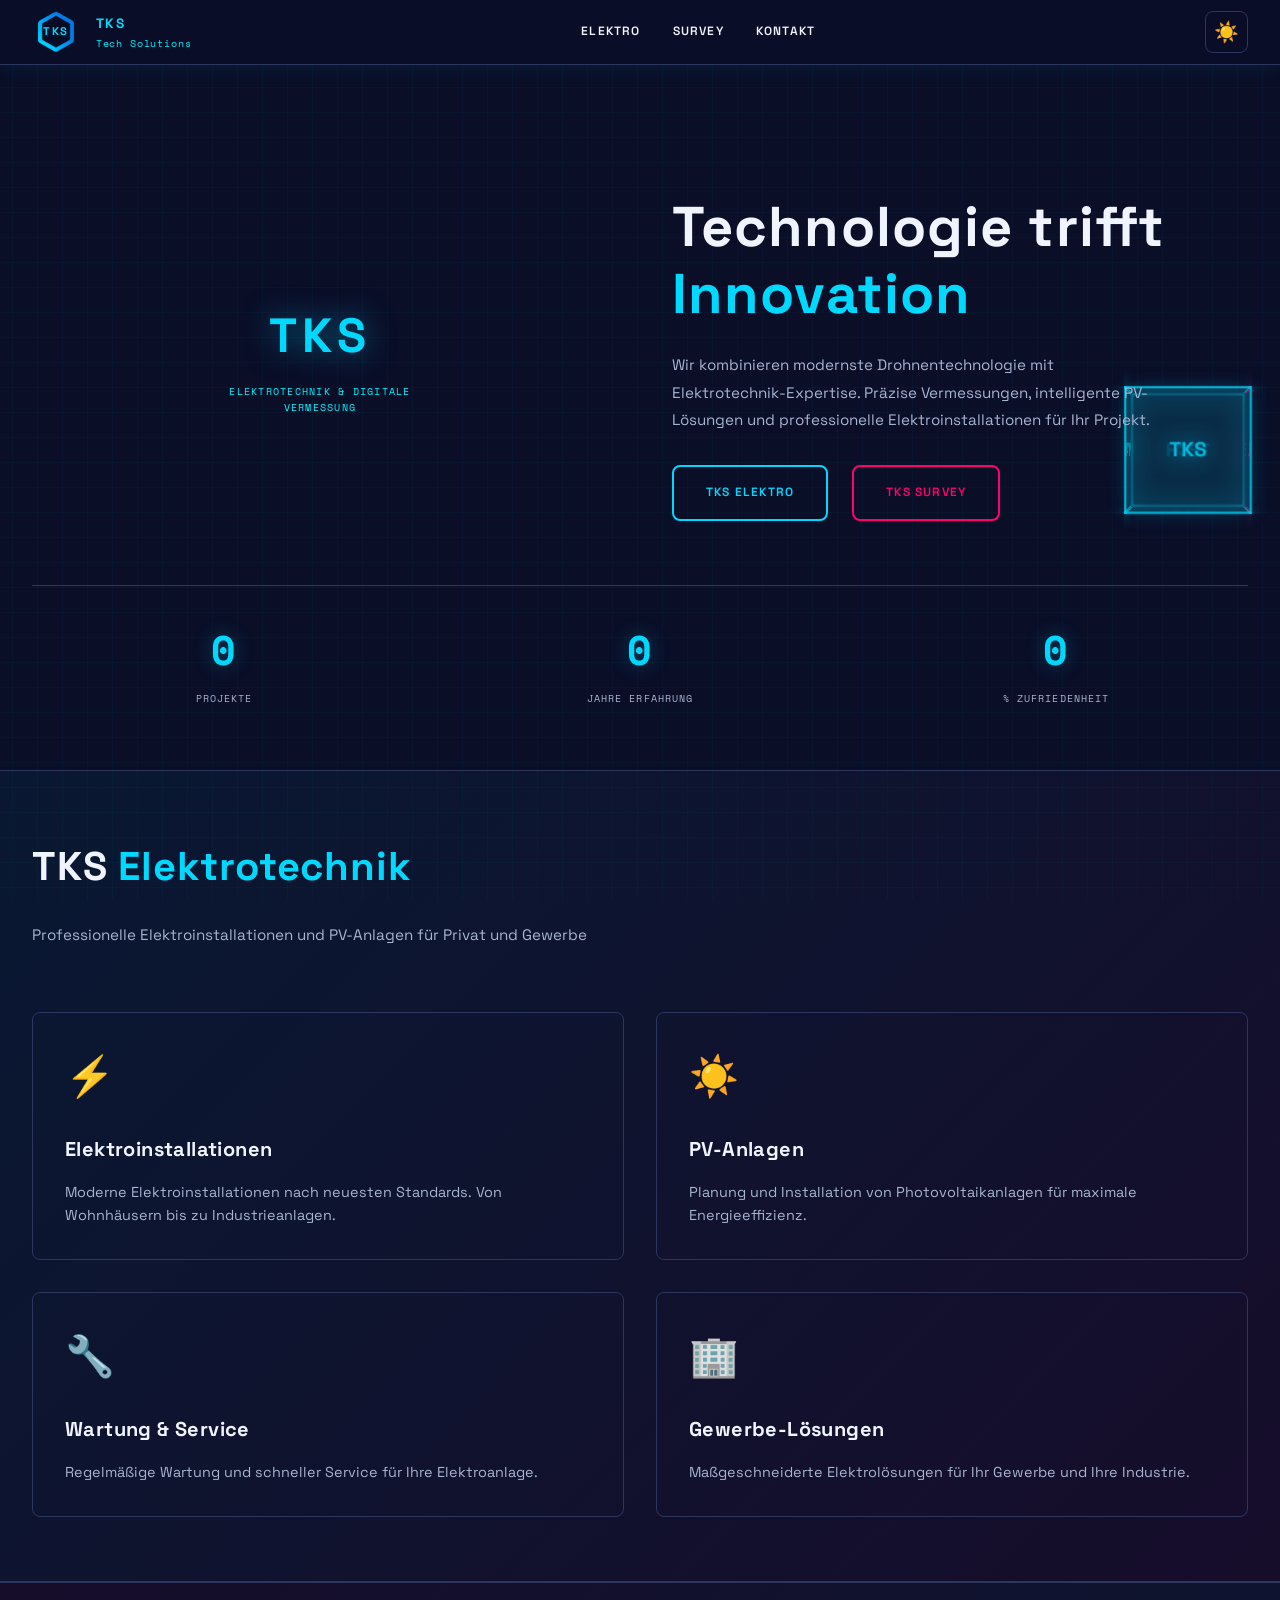
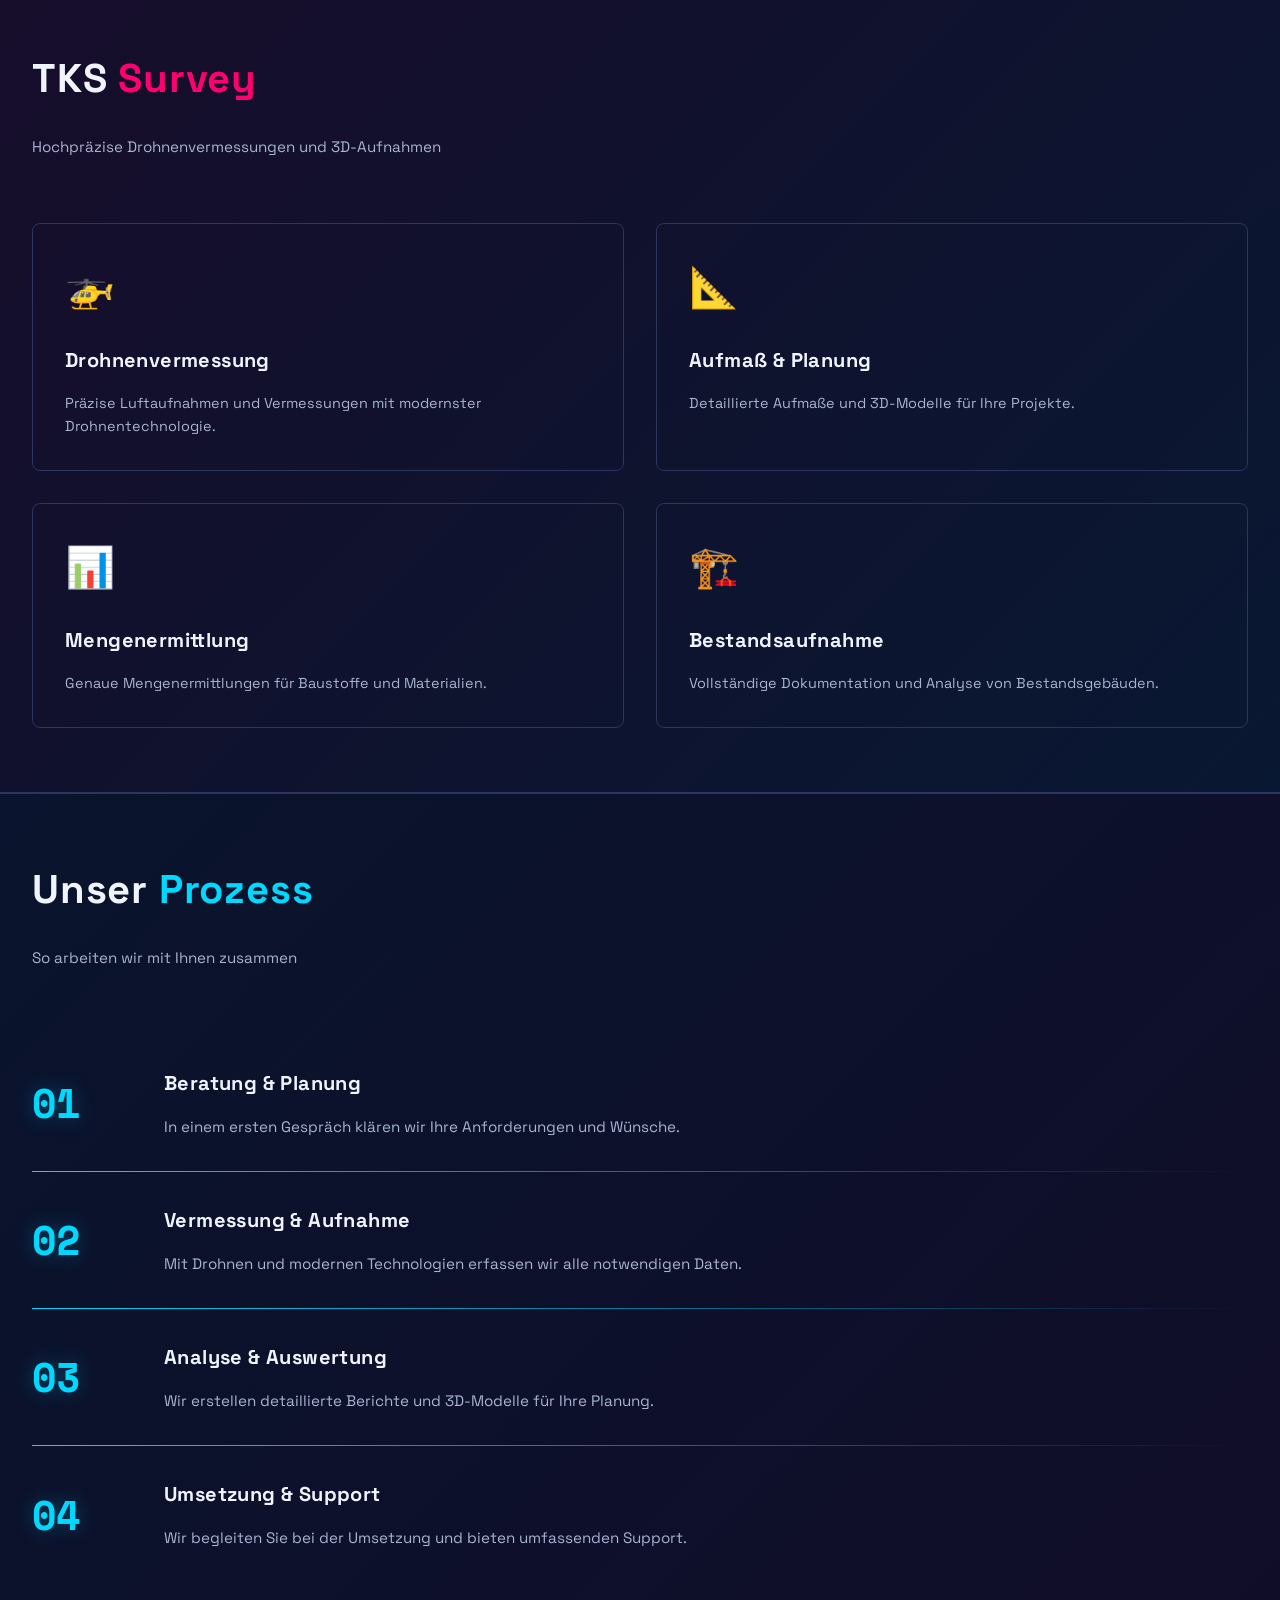
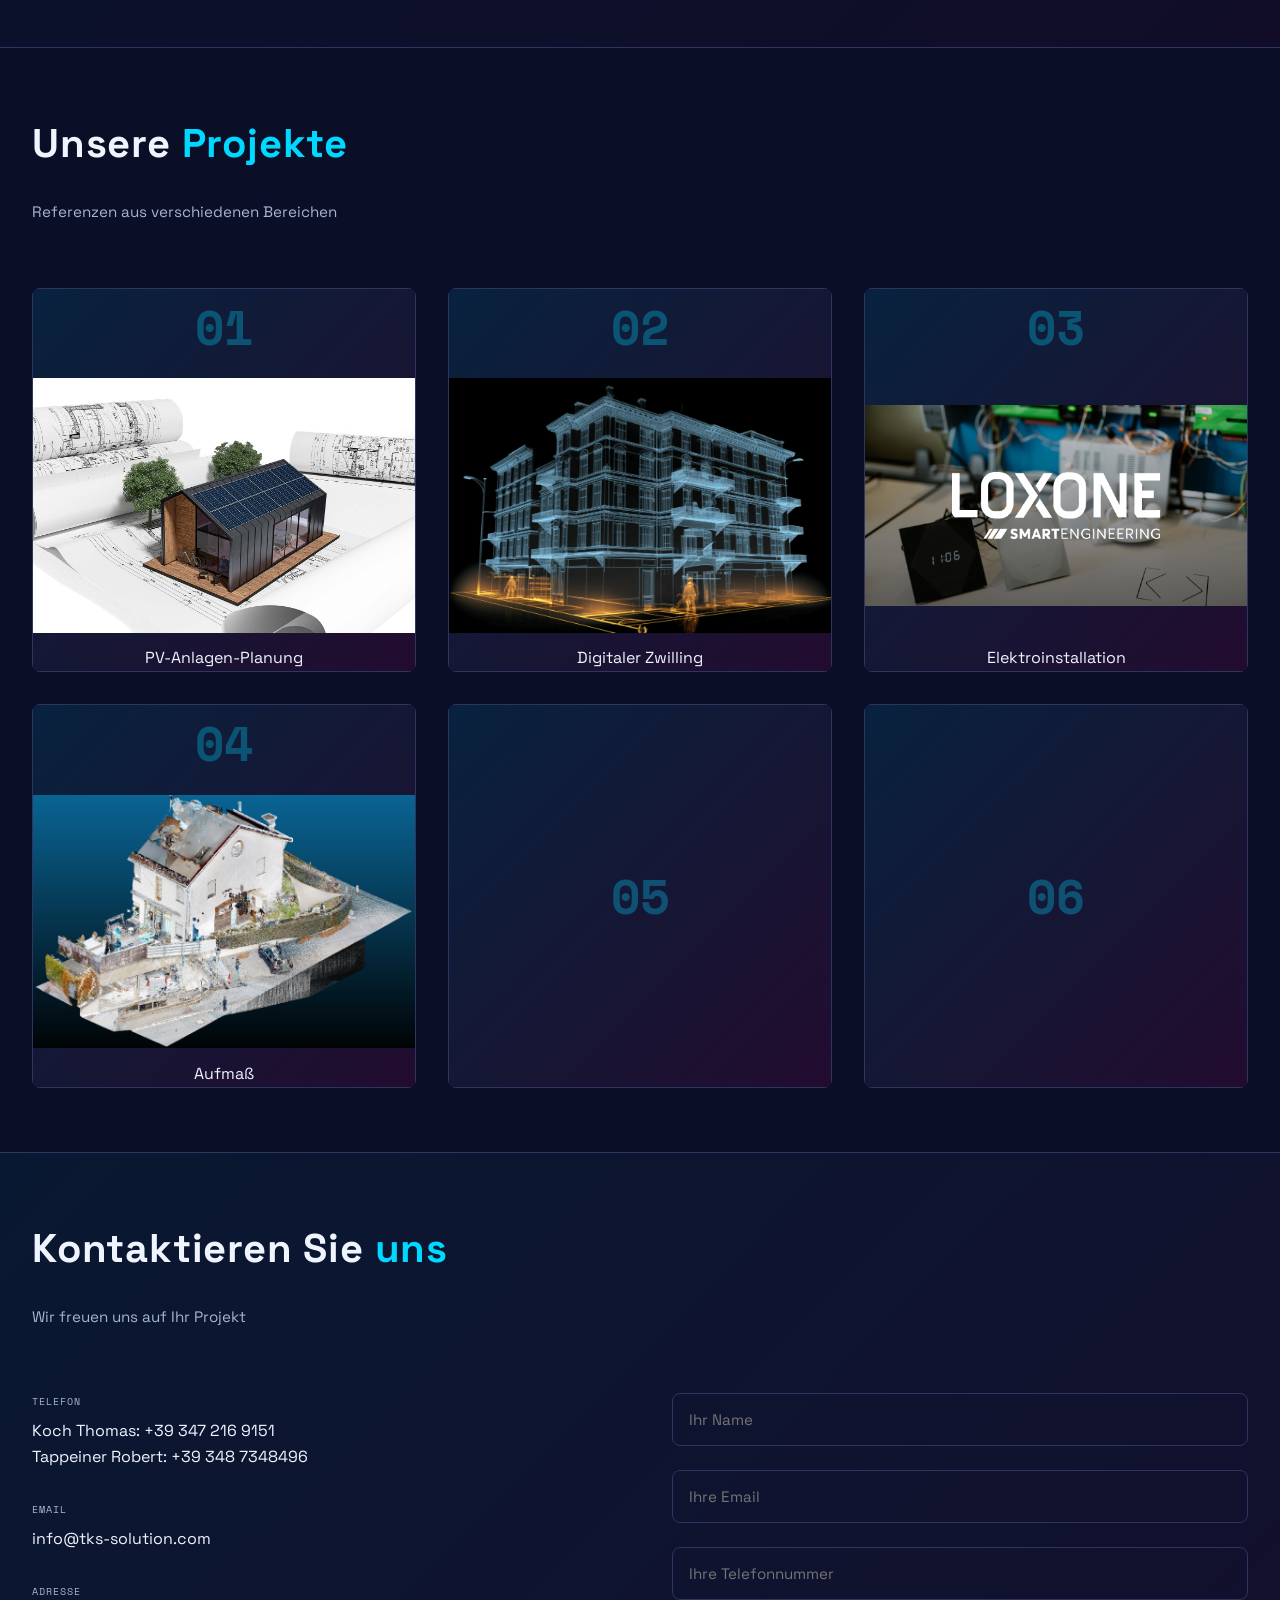
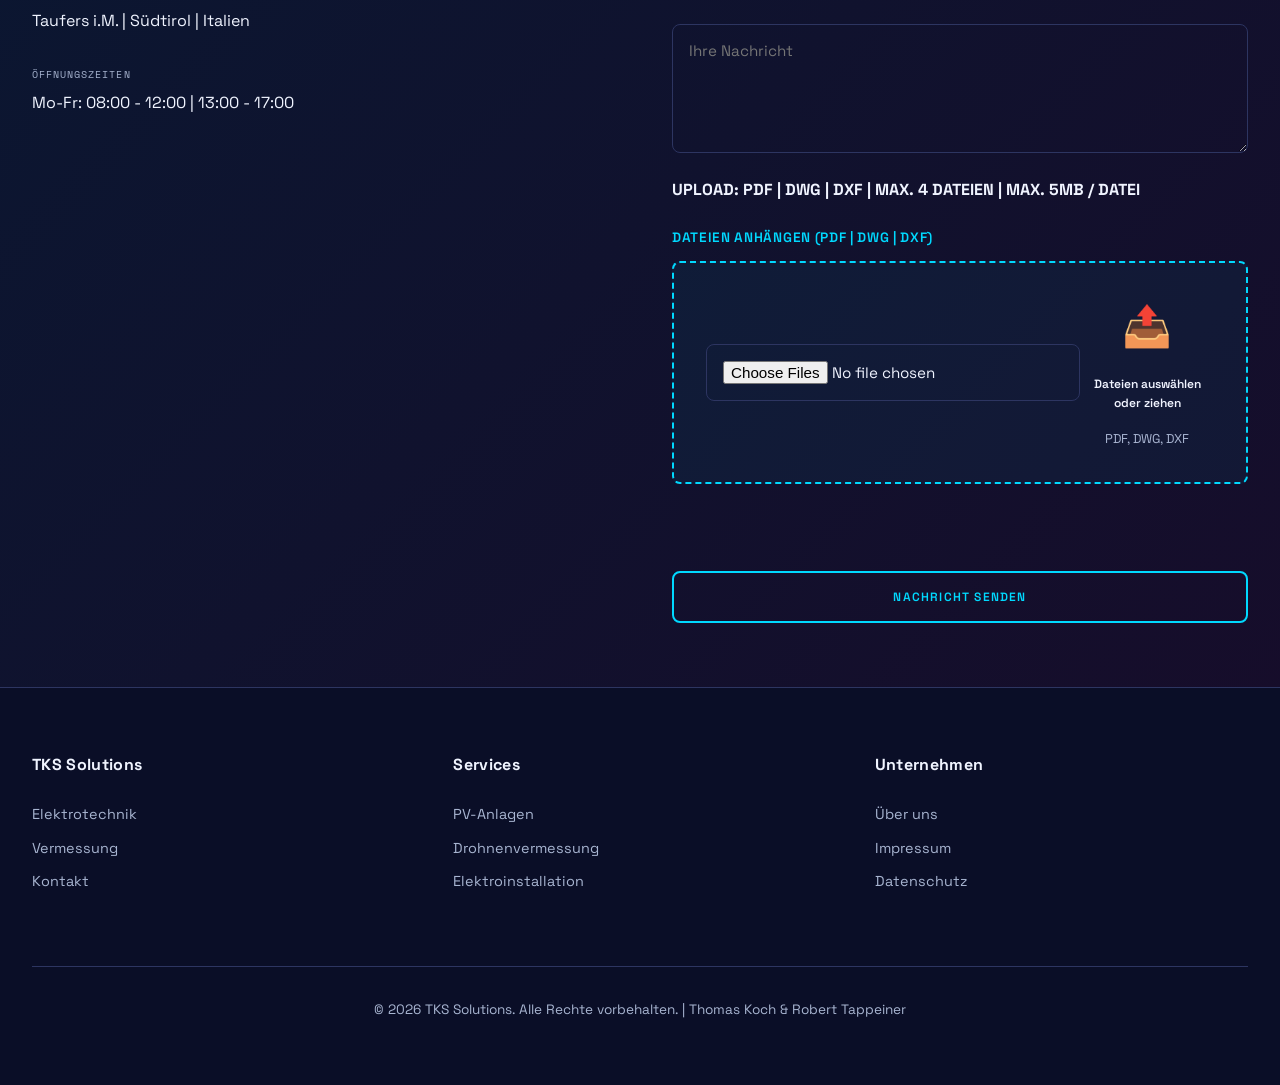
==== index.html @ f84d05f7 "commit" ====
<!DOCTYPE html>
<html lang="de">
<head>
    <meta charset="UTF-8">
    <meta name="viewport" content="width=device-width, initial-scale=1.0">
    
    <link rel="icon" href="/icon/hexagon.png" type="image/x-icon">
    <link rel="stylesheet" href="style.css">
    <link rel="stylesheet" href="base.css">
    <link rel="stylesheet" href="layout.css">

    <title>TKS - Elektrotechnik & Digitale Vermessung</title>

    <script>
      // Disable automatic scroll restoration
      if ('scrollRestoration' in history) {
        history.scrollRestoration = 'manual';
      }

      // Force scroll to top on load
      window.addEventListener('load', function () {
        window.scrollTo(0, 0);
      });
    </script>
</head>

<body> <!-- Theme wird via JS gesteuert -->
    <!-- LOADING OVERLAY WITH JELLY TRIANGLE -->
    <div class="loading-overlay" id="loadingOverlay">
        <div class="loading-container">
            <div class="jelly-triangle">
                <div class="jelly-triangle__dot"></div>
                <div class="jelly-triangle__traveler"></div>
            </div>
            <svg width="0" height="0" class="jelly-maker">
                <defs>
                    <filter id="uib-jelly-triangle-ooze">
                        <feGaussianBlur in="SourceGraphic" stdDeviation="7.3" result="blur"></feGaussianBlur>
                        <feColorMatrix in="blur" mode="matrix" values="1 0 0 0 0  0 1 0 0 0  0 0 1 0 0  0 0 0 18 -7" result="ooze"></feColorMatrix>
                        <feBlend in="SourceGraphic" in2="ooze"></feBlend>
                    </filter>
                </defs>
            </svg>
            <p class="loading-text">TKS wird geladen...</p>
        </div>
    </div>

    <!-- HEADER PLACEHOLDER (Navbar wird hier via include.js geladen) -->
    <div id="header-placeholder"></div>

    <!-- GRID BACKGROUND -->
    <div class="grid-bg"></div>

    <!-- 3D CUBE CONTAINER -->
    <div class="cube-container" id="cubeContainer">
        <div class="cube">
            <div class="cube-face cube-face-front">TKS</div>
            <div class="cube-face cube-face-back">TECH</div>
            <div class="cube-face cube-face-right">SOLUTIONS</div>
            <div class="cube-face cube-face-left">INNOVATION</div>
            <div class="cube-face cube-face-top">FUTURE</div>
            <div class="cube-face cube-face-bottom">READY</div>
        </div>
    </div>

    <!-- HERO SECTION -->
    <section class="hero">
        <div class="container">
            <div class="hero-content">
                <div class="hero-grid">
                    <div class="hero-eye-catcher">
                        <div class="animated-circle circle-1"></div>
                        <div class="animated-circle circle-2"></div>
                        <div class="animated-circle circle-3"></div>
                        <div class="eye-catcher-text">
                            <div class="eye-text-main">TKS</div>
                            <div class="eye-text-sub">Elektrotechnik & Digitale Vermessung</div>
                        </div>
                    </div>
                    <div class="hero-text">
                        <h1 class="hero-title">Technologie trifft <span class="accent-primary">Innovation</span></h1>
                        <p class="hero-description">
                            Wir kombinieren modernste Drohnentechnologie mit Elektrotechnik-Expertise. 
                            Präzise Vermessungen, intelligente PV-Lösungen und professionelle Elektroinstallationen 
                            für Ihr Projekt.
                        </p>
                        <div class="hero-buttons">
                            <a href="#elektro" class="btn-primary">TKS Elektro</a>
                            <a href="#survey" class="btn-secondary">TKS Survey</a>
                        </div>
                    </div>
                </div>

                <!-- STATS SECTION -->
                <div class="stats-section">
                    <div class="stat-item">
                        <div class="stat-number" data-target="50">0</div>
                        <div class="stat-label">Projekte</div>
                    </div>
                    <div class="stat-item">
                        <div class="stat-number" data-target="10">0</div>
                        <div class="stat-label">Jahre Erfahrung</div>
                    </div>
                    <div class="stat-item">
                        <div class="stat-number" data-target="100">0</div>
                        <div class="stat-label">% Zufriedenheit</div>
                    </div>
                </div>
            </div>
        </div>
    </section>

    <!-- TKS ELEKTRO SECTION -->
    <section class="elektro-section" id="elektro">
        <div class="container">
            <h2 class="section-title">TKS <span class="accent-primary">Elektrotechnik</span></h2>
            <p class="section-subtitle">Professionelle Elektroinstallationen und PV-Anlagen für Privat und Gewerbe</p>

            <div class="elektro-grid">
                <div class="elektro-card scroll-animate">
                    <div class="elektro-icon">⚡</div>
                    <h3 class="elektro-title">Elektroinstallationen</h3>
                    <p class="elektro-description">
                        Moderne Elektroinstallationen nach neuesten Standards. Von Wohnhäusern bis zu Industrieanlagen.
                    </p>
                </div>

                <div class="elektro-card scroll-animate">
                    <div class="elektro-icon">☀️</div>
                    <h3 class="elektro-title">PV-Anlagen</h3>
                    <p class="elektro-description">
                        Planung und Installation von Photovoltaikanlagen für maximale Energieeffizienz.
                    </p>
                </div>

                <div class="elektro-card scroll-animate">
                    <div class="elektro-icon">🔧</div>
                    <h3 class="elektro-title">Wartung & Service</h3>
                    <p class="elektro-description">
                        Regelmäßige Wartung und schneller Service für Ihre Elektroanlage.
                    </p>
                </div>

                <div class="elektro-card scroll-animate">
                    <div class="elektro-icon">🏢</div>
                    <h3 class="elektro-title">Gewerbe-Lösungen</h3>
                    <p class="elektro-description">
                        Maßgeschneiderte Elektrolösungen für Ihr Gewerbe und Ihre Industrie.
                    </p>
                </div>
            </div>
        </div>
    </section>

    <!-- TKS SURVEY SECTION -->
    <section class="survey-section" id="survey">
        <div class="container">
            <h2 class="section-title">TKS <span class="accent-secondary">Survey</span></h2>
            <p class="section-subtitle">Hochpräzise Drohnenvermessungen und 3D-Aufnahmen</p>

            <div class="survey-grid">
                <div class="survey-card scroll-animate">
                    <div class="survey-icon">🚁</div>
                    <h3 class="survey-title">Drohnenvermessung</h3>
                    <p class="survey-description">
                        Präzise Luftaufnahmen und Vermessungen mit modernster Drohnentechnologie.
                    </p>
                </div>

                <div class="survey-card scroll-animate">
                    <div class="survey-icon">📐</div>
                    <h3 class="survey-title">Aufmaß & Planung</h3>
                    <p class="survey-description">
                        Detaillierte Aufmaße und 3D-Modelle für Ihre Projekte.
                    </p>
                </div>

                <div class="survey-card scroll-animate">
                    <div class="survey-icon">📊</div>
                    <h3 class="survey-title">Mengenermittlung</h3>
                    <p class="survey-description">
                        Genaue Mengenermittlungen für Baustoffe und Materialien.
                    </p>
                </div>

                <div class="survey-card scroll-animate">
                    <div class="survey-icon">🏗️</div>
                    <h3 class="survey-title">Bestandsaufnahme</h3>
                    <p class="survey-description">
                        Vollständige Dokumentation und Analyse von Bestandsgebäuden.
                    </p>
                </div>
            </div>
        </div>
    </section>

    <!-- SCROLL STEPS SECTION -->
    <section class="scroll-steps">
        <div class="container">
            <h2 class="section-title">Unser <span class="accent-primary">Prozess</span></h2>
            <p class="section-subtitle">So arbeiten wir mit Ihnen zusammen</p>

            <div class="steps-container">
                <div class="step">
                    <div class="step-number">01</div>
                    <div class="step-content">
                        <h3>Beratung & Planung</h3>
                        <p>In einem ersten Gespräch klären wir Ihre Anforderungen und Wünsche.</p>
                    </div>
                </div>
                <div class="step-divider"></div>

                <div class="step">
                    <div class="step-number">02</div>
                    <div class="step-content">
                        <h3>Vermessung & Aufnahme</h3>
                        <p>Mit Drohnen und modernen Technologien erfassen wir alle notwendigen Daten.</p>
                    </div>
                </div>
                <div class="step-divider"></div>

                <div class="step">
                    <div class="step-number">03</div>
                    <div class="step-content">
                        <h3>Analyse & Auswertung</h3>
                        <p>Wir erstellen detaillierte Berichte und 3D-Modelle für Ihre Planung.</p>
                    </div>
                </div>
                <div class="step-divider"></div>

                <div class="step">
                    <div class="step-number">04</div>
                    <div class="step-content">
                        <h3>Umsetzung & Support</h3>
                        <p>Wir begleiten Sie bei der Umsetzung und bieten umfassenden Support.</p>
                    </div>
                </div>
            </div>
        </div>
    </section>

    <!-- PORTFOLIO SECTION -->
    <section class="portfolio">
        <div class="container">
            <h2 class="section-title">Unsere <span class="accent-primary">Projekte</span></h2>
            <p class="section-subtitle">Referenzen aus verschiedenen Bereichen</p>

            <div class="portfolio-grid">
                <a href="point.html" class="portfolio-item scroll-animate">
                    <div class="portfolio-image">
                        <div class="portfolio-number">01</div>
                        <img src="./img/pv.jpg" alt="PV-Anlagen-Planung" class="portfolio-thumb">
                        <span>PV-Anlagen-Planung</span>
                        <div class="scan-lines"></div>
                    </div>
                    <div class="portfolio-overlay"></div>
                </a>

                <div class="portfolio-item scroll-animate">
                    <div class="portfolio-image">
                        <div class="portfolio-number">02</div>
                        <img src="./img/pointcloud_arch.png" alt="digitaler Zwilling" class="portfolio-thumb">
                        <div class="scan-lines"></div>
                        <span>Digitaler Zwilling</span>
                    </div>
                    <div class="portfolio-overlay"></div>
                </div>

                <div class="portfolio-item scroll-animate">
                    <div class="portfolio-image">
                        <div class="portfolio-number">03</div>
                        <img src="./img/loxone.jpg" alt="loxone" class="portfolio-thumb">
                        <div class="scan-lines"></div>
                        <span>Elektroinstallation</span>
                    </div>
                    <div class="portfolio-overlay"></div>
                </div>

                <div class="portfolio-item scroll-animate">
                    <div class="portfolio-image">
                        <div class="portfolio-number">04</div>
                        <img src="./img/pointcloud.jpg" alt="pointcloud" class="portfolio-thumb">
                        <div class="scan-lines"></div>
                        <span>Aufmaß</span>
                    </div>
                    <div class="portfolio-overlay"></div>
                </div>

                <div class="portfolio-item scroll-animate">
                    <div class="portfolio-image">
                        <div class="scan-lines"></div>
                        <div class="portfolio-number">05</div>
                    </div>
                    <div class="portfolio-overlay">
                        <span>3D-Modell</span>
                    </div>
                </div>

                <div class="portfolio-item scroll-animate">
                    <div class="portfolio-image">
                        <div class="scan-lines"></div>
                        <div class="portfolio-number">06</div>
                    </div>
                    <div class="portfolio-overlay">
                        <span>Mengenermittlung</span>
                    </div>
                </div>
            </div>
        </div>
    </section>

    <!-- CONTACT SECTION -->
    <section class="contact" id="kontakt">
        <div class="container">
            <h2 class="section-title">Kontaktieren Sie <span class="accent-primary">uns</span></h2>
            <p class="section-subtitle">Wir freuen uns auf Ihr Projekt</p>

            <div class="contact-content">
                <div class="contact-info">
                    <div class="contact-item">
                        <div class="contact-label">Telefon</div>
                        <div class="contact-value">Koch Thomas: <a href="tel:+393472169151">+39 347 216 9151</a>
                        </div>
                        <div class="contact-value">Tappeiner Robert: <a href="tel:+393487348496">+39 348 7348496</a>
                        </div>
                    </div>
                    <div class="contact-item">
                        <div class="contact-label">Email</div>
                        <div class="contact-value"><a href="mailto:info@tks-solution.com?subject=Anfrage">info@tks-solution.com</a>
                        </div>
                    </div>
                    <div class="contact-item">
                        <div class="contact-label">Adresse</div>
                        <div class="contact-value">Taufers i.M. | Südtirol | Italien</div>
                    </div>
                    <div class="contact-item">
                        <div class="contact-label">Öffnungszeiten</div>
                        <div class="contact-value">Mo-Fr: 08:00 - 12:00 | 13:00 - 17:00</div>
                    </div>
                </div>

                <form class="contact-form" id="contactForm" action="https://formspree.io/f/xyyrggrv" method="POST">
                    <div class="form-group">
                        <input type="text" name="name" placeholder="Ihr Name" required>
                    </div>
                    <div class="form-group">
                        <input type="email" name="email" placeholder="Ihre Email" required>
                    </div>
                    <div class="form-group">
                        <input type="tel" name="phone" placeholder="Ihre Telefonnummer">
                    </div>
                    <div class="form-group">
                        <textarea name="message" placeholder="Ihre Nachricht" rows="5" required></textarea>
                    </div>

                    <strong>UPLOAD: PDF | DWG | DXF | MAX. 4 DATEIEN | MAX. 5MB / DATEI</strong>

                    <div class="form-group">
                        <label class="upload-label">Dateien anhängen (PDF | DWG | DXF)</label>
                        <div class="upload-file-area">
                            <input type="hidden" name="pdf_link" id="pdf_link">
                            <input type="file" multiple class="form-file-input" id="fileUploadInput" accept=".pdf,.dwg,.dxf">
                            <div class="upload-file-message">
                                <span class="upload-icon">📤</span>
                                <p>Dateien auswählen oder ziehen</p>
                                <small>PDF, DWG, DXF</small>
                            </div>
                        </div>
                        <div class="upload-file-list" id="fileList"></div>
                    </div>

                    <div id="formStatus" class="form-status"></div>
                    <button type="submit" class="btn-primary" id="submitBtn">Nachricht senden</button>
                </form>
            </div>
        </div>
    </section>

    <!-- FOOTER PLACEHOLDER (Footer wird hier via include.js geladen) -->
    <div id="footer-placeholder"></div>

    <!-- SCRIPTS -->
    <script src="include.js"></script>
    <script type="module" src="script.js"></script>

</body>
</html>
---- style.css ----
/* Space Grotesk */
@font-face {
    font-family: 'Space Grotesk';
    src: url('./fonts/space-grotesk/SpaceGrotesk-Regular.ttf') format('truetype');
    font-weight: 400;
    font-style: normal;
    font-display: swap;
}

@font-face {
    font-family: 'Space Grotesk';
    src: url('./fonts/space-grotesk/SpaceGrotesk-Medium.ttf') format('truetype');
    font-weight: 500;
    font-style: normal;
    font-display: swap;
}

@font-face {
    font-family: 'Space Grotesk';
    src: url('./fonts/space-grotesk/SpaceGrotesk-SemiBold.ttf') format('truetype');
    font-weight: 600;
    font-style: normal;
    font-display: swap;
}

@font-face {
    font-family: 'Space Grotesk';
    src: url('./fonts/space-grotesk/SpaceGrotesk-Bold.ttf') format('truetype');
    font-weight: 700;
    font-style: normal;
    font-display: swap;
}

/* Space Mono */
@font-face {
    font-family: 'Space Mono';
    src: url('./fonts/space-mono/SpaceMono-Regular.ttf') format('truetype');
    font-weight: 400;
    font-style: normal;
    font-display: swap;
}

@font-face {
    font-family: 'Space Mono';
    src: url('./fonts/space-mono/SpaceMono-Bold.ttf') format('truetype');
    font-weight: 700;
    font-style: normal;
    font-display: swap;
}

/* CSS to handle theme toggle visibility based on html class */
.icon-sun, .icon-moon { display: none; }

/* When in dark mode (default), show the sun icon to switch to light mode */
html.dark .icon-sun { display: inline-block; }
html.dark .icon-moon { display: none; }

/* When NOT in dark mode (sun-mode), show the moon icon to switch to dark mode */
html:not(.dark) .icon-sun { display: none; }
html:not(.dark) .icon-moon { display: inline-block; }

.loading {
    opacity: 0.7;
    pointer-events: none;
}

.form-status {
    margin-top: 15px;
    font-size: 14px;
}
---- base.css ----
/* ============================================
   TKS - BASE STYLES
   Variables, Reset, Typography, Animations
   ============================================ */

/* CSS Variables */
:root {
    /* Light mode colors (Sun-Mode) */
    --color-bg: #f0f4ff;
    --color-fg: #0a0e27;
    --color-card: #ffffff;
    --color-border: #d1d5db;
    --color-muted: #9ca3af;
    --color-muted-fg: #6b7280;
    --color-primary: #00d9ff;
    --color-primary-dark: #0099cc;
    --color-secondary: #ff006e;
    --color-accent: #00f5ff;
    --color-accent-glow: rgba(0, 217, 255, 0.3);
    
    /* Fonts */
    --font-display: 'Space Grotesk', sans-serif;
    --font-body: 'Space Grotesk', sans-serif;
    --font-mono: 'Space Mono', monospace;
    
    /* Spacing */
    --spacing-xs: 0.5rem;
    --spacing-sm: 1rem;
    --spacing-md: 1.5rem;
    --spacing-lg: 2rem;
    --spacing-xl: 3rem;
    --spacing-2xl: 4rem;
    
    /* Other */
    --radius: 8px;
    --transition: all 0.3s cubic-bezier(0.4, 0, 0.2, 1);
    
    /* Navbar specific variables for easy adjustment */
    --nav-bg: rgba(240, 244, 255, 0.95);
    --nav-text: #0a0e27;
    --nav-border: rgba(0, 217, 255, 0.2);
    --nav-shadow: rgba(0, 217, 255, 0.1);
    --nav-height: 4rem;

    --mobile-menu-bg: whitesmoke;
}

/* Dark mode colors */
html.dark {
    --color-bg: #0a0e27;
    --color-fg: #f0f4ff;
    --color-card: #1a1f3a;
    --color-border: #2d3561;
    --color-muted: #4a5580;
    --color-muted-fg: #a8b5d1;
    
    --nav-bg: rgba(10, 14, 39, 0.95);
    --nav-text: #f0f4ff;
    --nav-border: var(--color-border);
    --nav-shadow: rgba(0, 217, 255, 0.1);

    --mobile-menu-bg: rgba(26, 31, 58, 0.95);
}

/* Reset & Base Styles */
* {
    margin: 0;
    padding: 0;
    box-sizing: border-box;
}

html {
    scroll-behavior: smooth;
}

body {
    font-family: 'Space Grotesk', sans-serif;
    background-color: var(--color-bg);
    color: var(--color-fg);
    line-height: 1.6;
    overflow-x: hidden;
    transition: background-color 0.3s ease, color 0.3s ease;
}

code, .mono {
    font-family: 'Space Mono', monospace;
}

/* Container */
.container {
    width: 100%;
    max-width: 1280px;
    margin: 0 auto;
    padding: 0 var(--spacing-sm);
}

@media (min-width: 640px) {
    .container {
        padding: 0 var(--spacing-md);
    }
}

@media (min-width: 1024px) {
    .container {
        padding: 0 var(--spacing-lg);
    }
}

/* Animations */
@keyframes spin-cube {
    0% {
        transform: rotateX(0deg) rotateY(0deg) rotateZ(0deg);
    }
    100% {
        transform: rotateX(360deg) rotateY(360deg) rotateZ(360deg);
    }
}

@keyframes fade-out {
    0% {
        opacity: 1;
        visibility: visible;
    }
    99% {
        opacity: 0;
        visibility: visible;
    }
    100% {
        opacity: 0;
        visibility: hidden;
    }
}

@keyframes float-up {
    0% {
        opacity: 0;
        transform: translateY(20px);
    }
    100% {
        opacity: 1;
        transform: translateY(0);
    }
}

@keyframes pulse {
    0%, 100% {
        opacity: 1;
        transform: scale(1);
    }
    50% {
        opacity: 0.8;
        transform: scale(1.05);
    }
}

@keyframes slide-in-from-right {
    0% {
        opacity: 0;
        transform: translateX(30px);
    }
    100% {
        opacity: 1;
        transform: translateX(0);
    }
}

@keyframes eye-catcher-circle-1 {
    0% {
        transform: scale(1) rotate(0deg);
        opacity: 1;
    }
    100% {
        transform: scale(1.5) rotate(360deg);
        opacity: 0;
    }
}

@keyframes eye-catcher-circle-2 {
    0% {
        transform: scale(1) rotate(0deg);
        opacity: 0.8;
    }
    100% {
        transform: scale(1.8) rotate(-360deg);
        opacity: 0;
    }
}

@keyframes eye-catcher-circle-3 {
    0% {
        transform: scale(1) rotate(0deg);
        opacity: 0.6;
    }
    100% {
        transform: scale(2) rotate(360deg);
        opacity: 0;
    }
}

@keyframes pulse-text {
    0%, 100% {
        opacity: 1;
    }
    50% {
        opacity: 0.7;
    }
}

@keyframes step-slide-in {
    0% {
        opacity: 0;
        transform: translateY(30px);
    }
    100% {
        opacity: 1;
        transform: translateY(0);
    }
}

@keyframes step-number-pop {
    0% {
        transform: scale(0);
        opacity: 0;
    }
    50% {
        transform: scale(1.2);
    }
    100% {
        transform: scale(1);
        opacity: 1;
    }
}

@keyframes triangulate6214 {
    0%, 100% {
        transform: none;
    }
    33.333% {
        transform: translate(120%, 175%);
    }
    66.666% {
        transform: translate(-95%, 175%);
    }
}

@keyframes grow7132 {
    0%, 100% {
        transform: scale(1.5);
    }
    20%, 70% {
        transform: none;
    }
}

@keyframes btn-spin {
    to {
        transform: rotate(360deg);
    }
}

/* Loading Overlay */
.loading-overlay {
    position: fixed;
    inset: 0;
    background: linear-gradient(135deg, #0a0e27 0%, #1a1f3a 100%);
    display: flex;
    align-items: flex-start;
    justify-content: center;
    z-index: 9999;
    animation: fade-out 0.8s ease-out 2.5s forwards;
}

.loading-container {
    display: flex;
    flex-direction: column;
    align-items: center;
    justify-content: center;
    height: 100vh;
    gap: var(--spacing-md);
}

.loading-text {
    font-family: var(--font-mono);
    font-size: 0.875rem;
    color: var(--color-accent);
    text-transform: uppercase;
    letter-spacing: 0.15em;
    animation: float-up 0.6s ease-out;
}

/* Jelly Triangle Loader */
.jelly-triangle {
    --uib-size: 2.8rem;
    --uib-speed: 1.75s;
    --uib-color: #00d9ff;
    position: relative;
    height: var(--uib-size);
    width: var(--uib-size);
    filter: url('#uib-jelly-triangle-ooze');
}

.jelly-triangle__dot,
.jelly-triangle::before,
.jelly-triangle::after {
    content: '';
    position: absolute;
    width: 33%;
    height: 33%;
    background: var(--uib-color);
    border-radius: 100%;
    box-shadow: 0 0 20px rgba(0, 217, 255, 0.5);
}

.jelly-triangle__dot {
    top: 6%;
    left: 30%;
    animation: grow7132 var(--uib-speed) ease infinite;
}

.jelly-triangle::before {
    bottom: 6%;
    right: 0;
    animation: grow7132 var(--uib-speed) ease calc(var(--uib-speed) * -0.666) infinite;
}

.jelly-triangle::after {
    bottom: 6%;
    left: 0;
    animation: grow7132 var(--uib-speed) ease calc(var(--uib-speed) * -0.333) infinite;
}

.jelly-triangle__traveler {
    position: absolute;
    top: 6%;
    left: 30%;
    width: 33%;
    height: 33%;
    background: var(--uib-color);
    border-radius: 100%;
    animation: triangulate6214 var(--uib-speed) ease infinite;
}

.jelly-maker {
    width: 0;
    height: 0;
    position: absolute;
}

/* 3D Cube Container */
.cube-container {
    position: fixed;
    right: 2rem;
    top: 50%;
    transform: translateY(-50%);
    z-index: 5;
    perspective: 1000px;
    display: none;
}

@media (min-width: 1280px) {
    .cube-container {
        display: block;
    }
}

.cube {
    width: 120px;
    height: 120px;
    position: relative;
    transform-style: preserve-3d;
    animation: spin-cube 8s linear infinite;
}

.cube-face {
    position: absolute;
    width: 120px;
    height: 120px;
    display: flex;
    align-items: center;
    justify-content: center;
    font-family: var(--font-display);
    font-size: 1.2rem;
    font-weight: 700;
    border: 2px solid var(--color-primary);
    background: rgba(0, 217, 255, 0.1);
    color: var(--color-primary);
    opacity: 0.8;
    backdrop-filter: blur(10px);
    box-shadow: 0 0 20px rgba(0, 217, 255, 0.2);
}

.cube-face-front {
    transform: translateZ(60px);
}

.cube-face-back {
    transform: rotateY(180deg) translateZ(60px);
}

.cube-face-right {
    transform: rotateY(90deg) translateZ(60px);
    border-color: var(--color-secondary);
    color: var(--color-secondary);
    box-shadow: 0 0 20px rgba(255, 0, 110, 0.2);
}

.cube-face-left {
    transform: rotateY(-90deg) translateZ(60px);
    border-color: var(--color-accent);
    color: var(--color-accent);
    box-shadow: 0 0 20px rgba(0, 245, 255, 0.2);
}

.cube-face-top {
    transform: rotateX(90deg) translateZ(60px);
}

.cube-face-bottom {
    transform: rotateX(-90deg) translateZ(60px);
}

/* Grid Background */
.grid-bg {
    position: fixed;
    inset: 0;
    background-image:
        linear-gradient(0deg, transparent 24%, rgba(0, 217, 255, 0.03) 25%, rgba(0, 217, 255, 0.03) 26%, transparent 27%, transparent 74%, rgba(0, 217, 255, 0.03) 75%, rgba(0, 217, 255, 0.03) 76%, transparent 77%, transparent),
        linear-gradient(90deg, transparent 24%, rgba(0, 217, 255, 0.03) 25%, rgba(0, 217, 255, 0.03) 26%, transparent 27%, transparent 74%, rgba(0, 217, 255, 0.03) 75%, rgba(0, 217, 255, 0.03) 76%, transparent 77%, transparent);
    background-size: 50px 50px;
    pointer-events: none;
    z-index: 0;
}

/* Utility Classes */
.accent-primary {
    color: var(--color-primary);
    font-weight: 700;
}

.accent-secondary {
    color: var(--color-secondary);
    font-weight: 700;
}

.text-muted {
    color: var(--color-muted-fg);
}

/* Scroll Indicator */
.scroll-indicator {
    position: fixed;
    top: 0;
    left: 0;
    height: 3px;
    background: linear-gradient(90deg, var(--color-primary), var(--color-secondary));
    z-index: 1001;
    width: 0%;
}

/* Custom Cursor */
.cursor {
    display: none;
    width: 20px;
    height: 20px;
    border: 2px solid var(--color-primary);
    border-radius: 50%;
    position: fixed;
    pointer-events: none;
    z-index: 9999;
    transition: transform 0.1s ease;
}

@media (min-width: 1024px) {
    .cursor {
        display: block;
    }
}

/* Section Base */
section {
    position: relative;
    z-index: 10;
    padding: var(--spacing-2xl) 0;
}
---- layout.css ----
/* ============================================
   TKS - LAYOUT & COMPONENT STYLES
   Components, Layouts, Sections
   ============================================ */

/* Navbar */
.navbar {
    position: sticky;
    top: 0;
    left: 0;
    right: 0;
    width: 100%;
    z-index: 1000;
    background: var(--nav-bg);
    backdrop-filter: blur(10px);
    border-bottom: 1px solid var(--nav-border);
    box-shadow: 0 0 20px var(--nav-shadow);
    transition: background 0.3s ease, border-color 0.3s ease, box-shadow 0.3s ease;
}

.navbar-content {
    display: flex;
    align-items: center;
    justify-content: space-between;
    height: var(--nav-height);
}

/* Logo Section */
.logo-section {
    display: flex;
    align-items: center;
    gap: var(--spacing-sm);
}

.logo-box {
    width: calc(2.8rem + 3px);
    height: calc(2.8rem + 3px);
    display: flex;
    align-items: center;
    justify-content: center;
    background-image: url('icon/hex_blue.png');
    background-position: center;
    background-repeat: no-repeat;
    background-size: contain;
    position: relative;
    flex-shrink: 0;
}

.logo-text {
    position: absolute;
    inset: 0;
    display: flex;
    align-items: center;
    justify-content: center;
    font-family: var(--font-display);
    font-weight: 700;
    font-size: 0.7rem;
    color: var(--color-primary);
    letter-spacing: 0.15em;
    text-shadow: 0 0 6px rgba(0, 0, 0, 0.35);
}

.logo-title {
    font-family: var(--font-display);
    font-size: 0.85rem;
    font-weight: 700;
    color: var(--color-primary);
    letter-spacing: 0.1em;
}

.logo-subtitle {
    font-size: 0.65rem;
    color: var(--color-accent);
    font-family: var(--font-mono);
    font-weight: 400;
    letter-spacing: 0.08em;
}

/* Navigation Menu */
.nav-menu {
    display: none;
    align-items: center;
    gap: var(--spacing-lg);
}

@media (min-width: 768px) {
    .nav-menu.desktop-menu {
        display: flex;
    }
}

.nav-link {
    font-family: var(--font-display);
    font-size: 0.75rem;
    font-weight: 600;
    text-transform: uppercase;
    letter-spacing: 0.1em;
    color: var(--nav-text);
    text-decoration: none;
    transition: var(--transition);
    position: relative;
}

.nav-link::after {
    content: '';
    position: absolute;
    bottom: -4px;
    left: 0;
    width: 0;
    height: 2px;
    background: linear-gradient(90deg, var(--color-primary), var(--color-accent));
    transition: width 0.3s ease;
}

.nav-link:hover::after {
    width: 100%;
}

.nav-link:hover {
    color: var(--color-primary);
}

/* Theme Toggle */
.theme-toggle {
    background: none;
    border: 1px solid var(--color-border);
    font-size: 1.25rem;
    cursor: pointer;
    transition: var(--transition);
    padding: var(--spacing-xs);
    border-radius: var(--radius);
    color: var(--nav-text);
}

.theme-toggle:hover {
    border-color: var(--color-primary);
    color: var(--color-primary);
    box-shadow: 0 0 15px rgba(0, 217, 255, 0.2);
}

@media (max-width: 768px) {
    .theme-toggle.desktop {
        display: none;
    }
}

/* Mobile Menu Controls */
.mobile-menu-controls {
    display: flex;
    align-items: center;
    gap: var(--spacing-sm);
}

@media (min-width: 768px) {
    .mobile-menu-controls {
        display: none;
    }
}

.hamburger {
    background: none;
    border: 1px solid var(--color-border);
    display: flex;
    flex-direction: column;
    gap: 0.375rem;
    cursor: pointer;
    padding: var(--spacing-xs);
    border-radius: var(--radius);
    width: 2.5rem;
    height: 2.5rem;
    align-items: center;
    justify-content: center;
}

.hamburger:hover {
    border-color: var(--color-primary);
    box-shadow: 0 0 15px rgba(0, 217, 255, 0.3);
}

.hamburger span {
    width: 1.25rem;
    height: 2px;
    background: var(--color-fg);
    transition: var(--transition);
}

.hamburger.active span:nth-child(1) {
    transform: rotate(45deg) translate(0.5rem, 0.5rem);
}

.hamburger.active span:nth-child(2) {
    opacity: 0;
}

.hamburger.active span:nth-child(3) {
    transform: rotate(-45deg) translate(0.5rem, -0.5rem);
}

/* Mobile Menu */
.mobile-menu {
    display: none;
    background: var(--mobile-menu-bg);
    transition: background 0.3s ease;
    border-top: 1px solid var(--color-border);
    padding: var(--spacing-2xl);
    flex-direction: column;
    gap: var(--spacing-sm);
}

.mobile-menu.active {
    display: flex;
}

@media (min-width: 768px) {
    .mobile-menu {
        display: none !important;
    }
}

/* Hero Section */
.hero {
    position: relative;
    padding-top: 8rem;
    padding-bottom: var(--spacing-2xl);
    overflow: hidden;
    animation: float-up 0.8s ease-out 2.5s both;
}

.hero-content {
    position: relative;
    z-index: 10;
}

.hero-grid {
    display: grid;
    grid-template-columns: 1fr;
    gap: var(--spacing-2xl);
    align-items: center;
    margin-bottom: var(--spacing-2xl);
}

@media (min-width: 768px) {
    .hero-grid {
        grid-template-columns: 1fr 1fr;
    }
}

.hero-tag {
    font-family: var(--font-mono);
    font-size: 0.75rem;
    color: var(--color-primary);
    text-transform: uppercase;
    letter-spacing: 0.2em;
    margin-bottom: var(--spacing-sm);
    display: block;
}

.hero-title {
    font-family: var(--font-display);
    font-size: 2.5rem;
    font-weight: 700;
    line-height: 1.2;
    margin-bottom: var(--spacing-md);
    letter-spacing: 0.02em;
}

@media (min-width: 768px) {
    .hero-title {
        font-size: 3.5rem;
    }
}

.hero-description {
    font-size: 0.95rem;
    color: var(--color-muted-fg);
    margin-bottom: var(--spacing-lg);
    max-width: 30rem;
    line-height: 1.8;
}

/* Hero Eye Catcher */
.hero-eye-catcher {
    position: relative;
    width: 16rem;
    height: 16rem;
    margin: 0 auto;
    display: flex;
    align-items: center;
    justify-content: center;
}

.animated-circle {
    position: absolute;
    border: 2px solid var(--color-primary);
    border-radius: 50%;
    opacity: 0;
    box-shadow: 0 0 20px rgba(0, 217, 255, 0.5);
}

.circle-1 {
    width: 100px;
    height: 100px;
    animation: eye-catcher-circle-1 2s ease-out infinite;
}

.circle-2 {
    width: 140px;
    height: 140px;
    animation: eye-catcher-circle-2 2.5s ease-out 0.3s infinite;
}

.circle-3 {
    width: 180px;
    height: 180px;
    animation: eye-catcher-circle-3 3s ease-out 0.6s infinite;
}

.eye-catcher-text {
    position: absolute;
    text-align: center;
    z-index: 10;
}

.eye-text-main {
    font-family: var(--font-display);
    font-size: 3rem;
    font-weight: 700;
    color: var(--color-primary);
    letter-spacing: 0.1em;
    animation: pulse-text 2s ease-in-out infinite;
    text-shadow: 0 0 30px rgba(0, 217, 255, 0.5);
}

.eye-text-sub {
    font-family: var(--font-mono);
    font-size: 0.65rem;
    color: var(--color-accent);
    text-transform: uppercase;
    letter-spacing: 0.12em;
    margin-top: 0.5rem;
}

.hero-text {
    animation: slide-in-from-right 0.6s ease-out;
}

/* Hero Buttons */
.hero-buttons {
    display: flex;
    gap: var(--spacing-md);
    flex-wrap: wrap;
}

.btn-primary,
.btn-secondary {
    padding: var(--spacing-sm) var(--spacing-lg);
    font-family: var(--font-display);
    font-weight: 600;
    font-size: 0.75rem;
    text-transform: uppercase;
    letter-spacing: 0.1em;
    border: 2px solid;
    background: transparent;
    cursor: pointer;
    transition: var(--transition);
    border-radius: var(--radius);
}

.btn-primary {
    border-color: var(--color-primary);
    color: var(--color-primary);
}

.btn-primary:hover {
    background: rgba(0, 217, 255, 0.1);
    box-shadow: 0 0 20px rgba(0, 217, 255, 0.3);
    transform: translateY(-2px);
}

.btn-primary.loading {
    pointer-events: none;
    opacity: 0.7;
}

.btn-primary.loading::after {
    content: '';
    display: inline-block;
    width: 14px;
    height: 14px;
    margin-left: 8px;
    border: 2px solid rgba(0, 217, 255, 0.3);
    border-top: 2px solid var(--color-primary);
    border-radius: 50%;
    animation: btn-spin 0.8s linear infinite;
    vertical-align: middle;
}

.btn-secondary {
    border-color: var(--color-secondary);
    color: var(--color-secondary);
}

.btn-secondary:hover {
    background: rgba(255, 0, 110, 0.1);
    box-shadow: 0 0 20px rgba(255, 0, 110, 0.3);
    transform: translateY(-2px);
}

/* Stats Section */
.stats-section {
    display: grid;
    grid-template-columns: repeat(3, 1fr);
    gap: var(--spacing-lg);
    padding-top: var(--spacing-lg);
    border-top: 1px solid var(--color-border);
}

.stat-item {
    text-align: center;
}

.stat-number {
    font-family: var(--font-mono);
    font-size: 2.5rem;
    font-weight: 700;
    margin-bottom: var(--spacing-xs);
    letter-spacing: 0.05em;
    color: var(--color-primary);
    text-shadow: 0 0 20px rgba(0, 217, 255, 0.3);
}

.stat-label {
    font-family: var(--font-mono);
    font-size: 0.65rem;
    text-transform: uppercase;
    letter-spacing: 0.1em;
    color: var(--color-muted-fg);
}

/* Section Titles */
.section-title {
    font-family: var(--font-display);
    font-size: 2rem;
    font-weight: 700;
    margin-bottom: var(--spacing-md);
    letter-spacing: 0.02em;
}

@media (min-width: 768px) {
    .section-title {
        font-size: 2.5rem;
    }
}

.section-subtitle {
    color: var(--color-muted-fg);
    margin-bottom: var(--spacing-2xl);
    max-width: 40rem;
    font-size: 0.95rem;
}

/* Elektro Section */
.elektro-section {
    background: linear-gradient(135deg, rgba(0, 217, 255, 0.05) 0%, rgba(255, 0, 110, 0.05) 100%);
    border-top: 1px solid var(--color-border);
    border-bottom: 1px solid var(--color-border);
}

.elektro-grid {
    display: grid;
    grid-template-columns: 1fr;
    gap: var(--spacing-lg);
}

@media (min-width: 768px) {
    .elektro-grid {
        grid-template-columns: repeat(2, 1fr);
    }
}

.elektro-card {
    padding: var(--spacing-lg);
    background: rgba(0, 0, 0, 0);
    border: 1px solid var(--color-border);
    transition: var(--transition);
    animation: float-up 0.6s ease-out backwards;
    border-radius: var(--radius);
    position: relative;
    overflow: hidden;
}

.elektro-card::before {
    content: '';
    position: absolute;
    inset: 0;
    background: linear-gradient(135deg, rgba(0, 217, 255, 0.1) 0%, transparent 100%);
    opacity: 0;
    transition: opacity 0.3s ease;
}

.elektro-card:nth-child(1) {
    animation-delay: 0.1s;
}

.elektro-card:nth-child(2) {
    animation-delay: 0.2s;
}

.elektro-card:nth-child(3) {
    animation-delay: 0.3s;
}

.elektro-card:nth-child(4) {
    animation-delay: 0.4s;
}

.elektro-card:hover {
    transform: translateY(-8px);
    border-color: var(--color-primary);
    box-shadow: 0 0 30px rgba(0, 217, 255, 0.2);
}

.elektro-card:hover::before {
    opacity: 1;
}

.elektro-icon {
    font-size: 2.5rem;
    margin-bottom: var(--spacing-md);
    display: inline-block;
}

.elektro-title {
    font-family: var(--font-display);
    font-size: 1.25rem;
    font-weight: 700;
    margin-bottom: var(--spacing-sm);
    letter-spacing: 0.02em;
}

.elektro-description {
    font-size: 0.9rem;
    color: var(--color-muted-fg);
    line-height: 1.6;
}

/* Survey Section */
.survey-section {
    background: linear-gradient(135deg, rgba(255, 0, 110, 0.05) 0%, rgba(0, 217, 255, 0.05) 100%);
    border-top: 1px solid var(--color-border);
    border-bottom: 1px solid var(--color-border);
}

.survey-grid {
    display: grid;
    grid-template-columns: 1fr;
    gap: var(--spacing-lg);
}

@media (min-width: 768px) {
    .survey-grid {
        grid-template-columns: repeat(2, 1fr);
    }
}

.survey-card {
    padding: var(--spacing-lg);
    background: rgba(0, 0, 0, 0);
    border: 1px solid var(--color-border);
    transition: var(--transition);
    animation: float-up 0.6s ease-out backwards;
    border-radius: var(--radius);
    position: relative;
    overflow: hidden;
}

.survey-card::before {
    content: '';
    position: absolute;
    inset: 0;
    background: linear-gradient(135deg, rgba(255, 0, 110, 0.1) 0%, transparent 100%);
    opacity: 0;
    transition: opacity 0.3s ease;
}

.survey-card:nth-child(1) {
    animation-delay: 0.1s;
}

.survey-card:nth-child(2) {
    animation-delay: 0.2s;
}

.survey-card:nth-child(3) {
    animation-delay: 0.3s;
}

.survey-card:nth-child(4) {
    animation-delay: 0.4s;
}

.survey-card:hover {
    transform: translateY(-8px);
    border-color: var(--color-secondary);
    box-shadow: 0 0 30px rgba(255, 0, 110, 0.2);
}

.survey-card:hover::before {
    opacity: 1;
}

.survey-icon {
    font-size: 2.5rem;
    margin-bottom: var(--spacing-md);
    display: inline-block;
}

.survey-title {
    font-family: var(--font-display);
    font-size: 1.25rem;
    font-weight: 700;
    margin-bottom: var(--spacing-sm);
    letter-spacing: 0.02em;
}

.survey-description {
    font-size: 0.9rem;
    color: var(--color-muted-fg);
    line-height: 1.6;
}

/* Scroll Steps Section */
.scroll-steps {
    background: linear-gradient(135deg, rgba(0, 217, 255, 0.03) 0%, rgba(255, 0, 110, 0.03) 100%);
    border-top: 1px solid var(--color-border);
    border-bottom: 1px solid var(--color-border);
}

.steps-container {
    display: flex;
    flex-direction: column;
    gap: 0;
    position: relative;
}

.step {
    display: grid;
    grid-template-columns: auto 1fr;
    gap: var(--spacing-lg);
    align-items: center;
    padding: var(--spacing-lg) 0;
    animation: step-slide-in 0.6s ease-out backwards;
}

.step:nth-child(1) {
    animation-delay: 0.1s;
}

.step:nth-child(3) {
    animation-delay: 0.2s;
}

.step:nth-child(5) {
    animation-delay: 0.3s;
}

.step:nth-child(7) {
    animation-delay: 0.4s;
}

.step-number {
    font-family: var(--font-mono);
    font-size: 2.5rem;
    font-weight: 700;
    color: var(--color-primary);
    min-width: 100px;
    animation: step-number-pop 0.6s cubic-bezier(0.34, 1.56, 0.64, 1) backwards;
    text-shadow: 0 0 20px rgba(0, 217, 255, 0.3);
}

.step:nth-child(1) .step-number {
    animation-delay: 0.2s;
}

.step:nth-child(3) .step-number {
    animation-delay: 0.3s;
}

.step:nth-child(5) .step-number {
    animation-delay: 0.4s;
}

.step:nth-child(7) .step-number {
    animation-delay: 0.5s;
}

.step-content h3 {
    font-family: var(--font-display);
    font-size: 1.25rem;
    font-weight: 700;
    margin-bottom: var(--spacing-sm);
    letter-spacing: 0.02em;
}

.step-content p {
    color: var(--color-muted-fg);
    font-size: 0.95rem;
    line-height: 1.6;
}

.step-divider {
    height: 1px;
    background: linear-gradient(90deg, var(--color-primary) 0%, transparent 100%);
    margin: 0;
}

/* Portfolio Section */
.portfolio {
    background: transparent;
}

.portfolio-grid {
    display: grid;
    grid-template-columns: 1fr;
    gap: var(--spacing-lg);
}

.portfolio-thumb {
    width: 100%;
    height: 100%;
    object-fit: contain;
    border-radius: var(--radius);
}

@media (min-width: 768px) {
    .portfolio-grid {
        grid-template-columns: repeat(2, 1fr);
    }
}

@media (min-width: 1024px) {
    .portfolio-grid {
        grid-template-columns: repeat(3, 1fr);
    }
}

.portfolio-item {
    position: relative;
    overflow: hidden;
    aspect-ratio: 1;
    cursor: pointer;
    animation: float-up 0.6s ease-out backwards;
    border-radius: var(--radius);
}

.portfolio-item:nth-child(1) {
    animation-delay: 0.1s;
}

.portfolio-item:nth-child(2) {
    animation-delay: 0.15s;
}

.portfolio-item:nth-child(3) {
    animation-delay: 0.2s;
}

.portfolio-item:nth-child(4) {
    animation-delay: 0.25s;
}

.portfolio-item:nth-child(5) {
    animation-delay: 0.3s;
}

.portfolio-item:nth-child(6) {
    animation-delay: 0.35s;
}

.portfolio-image {
    position: relative;
    width: 100%;
    height: 100%;
    background: linear-gradient(135deg, rgba(0, 217, 255, 0.1) 0%, rgba(255, 0, 110, 0.1) 100%);
    border: 1px solid var(--color-border);
    display: flex;
    flex-direction: column;
    align-items: center;
    justify-content: center;
    transition: var(--transition);
    cursor: pointer;
}

.portfolio-item:hover .portfolio-image {
    background: linear-gradient(135deg, rgba(0, 217, 255, 0.2) 0%, rgba(255, 0, 110, 0.2) 100%);
    border-color: var(--color-primary);
}

.scan-lines {
    position: absolute;
    inset: 0;
    background: repeating-linear-gradient(
        0deg,
        rgba(0, 217, 255, 0.1) 0px,
        rgba(0, 217, 255, 0.1) 1px,
        transparent 1px,
        transparent 2px
    );
    pointer-events: none;
    opacity: 0;
    transition: opacity 0.3s ease;
}

.portfolio-item:hover .scan-lines {
    opacity: 1;
    animation: pulse 1.5s ease-in-out infinite;
}

.portfolio-number {
    font-family: var(--font-mono);
    font-size: 3rem;
    font-weight: 700;
    color: var(--color-primary);
    opacity: 0.3;
    transition: var(--transition);
}

.portfolio-item:hover .portfolio-number {
    opacity: 1;
    transform: scale(1.1);
}

.portfolio-overlay {
    position: absolute;
    inset: 0;
    background: linear-gradient(to top, rgba(10, 14, 39, 0.9) 0%, transparent 100%);
    display: flex;
    flex-direction: column;
    justify-content: flex-end;
    padding: var(--spacing-lg);
    opacity: 0;
    transform: translateY(20px);
    transition: var(--transition);
}

.portfolio-item:hover .portfolio-overlay {
    opacity: 1;
    transform: translateY(0);
}

.portfolio-title {
    font-family: var(--font-display);
    font-size: 1.1rem;
    font-weight: 700;
    margin-bottom: 4px;
    color: white;
}

.portfolio-category {
    font-family: var(--font-mono);
    font-size: 0.65rem;
    text-transform: uppercase;
    letter-spacing: 0.1em;
    color: var(--color-primary);
}

a {
    text-decoration: none;
    color: inherit;
}

/* Contact Section */
.contact {
    background: linear-gradient(135deg, rgba(0, 217, 255, 0.05) 0%, rgba(255, 0, 110, 0.05) 100%);
    border-top: 1px solid var(--color-border);
}

.contact-content {
    display: grid;
    grid-template-columns: 1fr;
    gap: var(--spacing-2xl);
}

@media (min-width: 768px) {
    .contact-content {
        grid-template-columns: 1fr 1fr;
    }
}

.contact-info {
    display: flex;
    flex-direction: column;
    gap: var(--spacing-lg);
}

.contact-item {
    animation: float-up 0.6s ease-out backwards;
}

.contact-label {
    font-family: var(--font-mono);
    font-size: 0.65rem;
    text-transform: uppercase;
    letter-spacing: 0.1em;
    color: var(--color-muted-fg);
    margin-bottom: 0.5rem;
}

.contact-value {
    font-size: 1rem;
    color: var(--color-fg);
}

.contact-form {
    display: flex;
    flex-direction: column;
    gap: var(--spacing-md);
    animation: float-up 0.6s ease-out 0.2s both;
}

.form-group {
    display: flex;
    flex-direction: column;
    font-size: 12px;
}

.form-group input,
.form-group textarea {
    padding: var(--spacing-sm);
    border: 1px solid var(--color-border);
    background: rgba(0, 0, 0, 0);
    color: var(--color-fg);
    font-family: var(--font-body);
    font-size: 0.95rem;
    transition: var(--transition);
    border-radius: var(--radius);
}

.form-group input:focus,
.form-group textarea:focus {
    outline: none;
    border-color: var(--color-primary);
    box-shadow: 0 0 20px rgba(0, 217, 255, 0.2);
}

.form-file {
    font-size: 10px !important;
}

/* Upload File Area Styles */
.upload-label {
    display: block;
    font-size: 0.85rem;
    font-weight: 600;
    color: var(--color-primary);
    text-transform: uppercase;
    letter-spacing: 0.05em;
    margin-bottom: 12px;
}

.upload-file-area {
    position: relative;
    border: 2px dashed var(--color-primary);
    border-radius: var(--radius);
    padding: var(--spacing-lg);
    background: rgba(0, 217, 255, 0.05);
    transition: all 0.3s ease;
    cursor: pointer;
    min-height: 120px;
    display: flex;
    align-items: center;
    justify-content: center;
    width: 100%;
    max-width: 100%;
}

.upload-file-area:hover {
    background: rgba(0, 217, 255, 0.1);
    border-color: rgba(0, 217, 255, 0.6);
    box-shadow: 0 0 15px rgba(0, 217, 255, 0.2);
}

.upload-file-area.drag-over {
    background: rgba(0, 217, 255, 0.15);
    border-color: var(--color-primary);
    box-shadow: 0 0 20px rgba(0, 217, 255, 0.3);
}

.upload-file-message {
    text-align: center;
    pointer-events: none;
}

.upload-icon {
    font-size: 2.5rem;
    display: block;
    margin-bottom: var(--spacing-sm);
}

.upload-file-message p {
    margin: var(--spacing-sm) 0;
    color: var(--color-fg);
    font-weight: 600;
}

.upload-file-message small {
    color: var(--color-muted-fg);
    font-size: 0.8rem;
}

.upload-file-list {
    margin-top: var(--spacing-md);
    display: flex;
    flex-direction: column;
    gap: var(--spacing-sm);
}

.upload-file-item {
    display: flex;
    align-items: center;
    justify-content: space-between;
    min-width: 0;
    padding: var(--spacing-sm) var(--spacing-md);
    background: rgba(0, 217, 255, 0.05);
    border: 1px solid rgba(0, 217, 255, 0.2);
    border-radius: var(--radius);
    font-size: 0.9rem;
    color: var(--color-fg);
}

.upload-file-item-name {
    flex: 1;
    min-width: 0;
    overflow: hidden;
    text-overflow: ellipsis;
    white-space: nowrap;
}

.upload-file-item-size {
    color: var(--color-muted-fg);
    font-size: 0.85rem;
    margin-left: var(--spacing-sm);
}

.upload-file-remove {
    background: none;
    border: none;
    color: #ff6b6b;
    cursor: pointer;
    padding: 0 var(--spacing-sm);
    font-size: 1.2rem;
    transition: all 0.2s ease;
}

.upload-file-remove:hover {
    color: #ff5252;
}

@media (max-width: 768px) {
    .upload-file-area {
        min-height: 100px;
        padding: var(--spacing-md);
    }
    
    .upload-icon {
        font-size: 2rem;
    }
}

/* Footer */
.footer {
    padding: var(--spacing-2xl) 0;
    border-top: 1px solid var(--color-border);
    background: rgba(0, 0, 0, 0);
}

.footer-grid {
    display: flex;
    flex-direction: row;
    gap: var(--spacing-xl);
    margin-bottom: var(--spacing-2xl);
}

.footer-grid > div {
    flex: 1;
}

@media (max-width: 768px) {
    .footer-grid {
        flex-direction: column;
        gap: var(--spacing-lg);
    }
}

.footer-title {
    font-family: var(--font-display);
    font-size: 1rem;
    font-weight: 700;
    margin-bottom: var(--spacing-md);
    letter-spacing: 0.02em;
}

.footer-links {
    list-style: none;
}

.footer-links li {
    margin-bottom: 0.5rem;
}

.footer-links a {
    color: var(--color-muted-fg);
    text-decoration: none;
    font-size: 0.9rem;
    transition: var(--transition);
}

.footer-links a:hover {
    color: var(--color-primary);
}

.footer-bottom {
    border-top: 1px solid var(--color-border);
    padding-top: var(--spacing-lg);
    text-align: center;
    font-size: 0.85rem;
    color: var(--color-muted-fg);
}

/* Mobile Menu Button */
.mobile-menu-btn {
    display: flex;
    flex-direction: column;
    gap: 6px;
    background: none;
    border: none;
    cursor: pointer;
    z-index: 1001;
}

@media (min-width: 768px) {
    .mobile-menu-btn {
        display: none;
    }
}

.mobile-menu-btn span {
    width: 24px;
    height: 2px;
    background: var(--color-primary);
    transition: var(--transition);
}

.mobile-menu-overlay {
    position: fixed;
    inset: 0;
    background: rgba(10, 14, 39, 0.98);
    z-index: 1000;
    display: flex;
    flex-direction: column;
    align-items: center;
    justify-content: center;
    gap: var(--spacing-xl);
    opacity: 0;
    visibility: hidden;
    transition: var(--transition);
}

.mobile-menu-overlay.active {
    opacity: 1;
    visibility: visible;
}

.mobile-nav-link {
    font-family: var(--font-display);
    font-size: 1.5rem;
    font-weight: 700;
    color: white;
    text-decoration: none;
    text-transform: uppercase;
    letter-spacing: 0.1em;
}

.mobile-nav-link:hover {
    color: var(--color-primary);
}
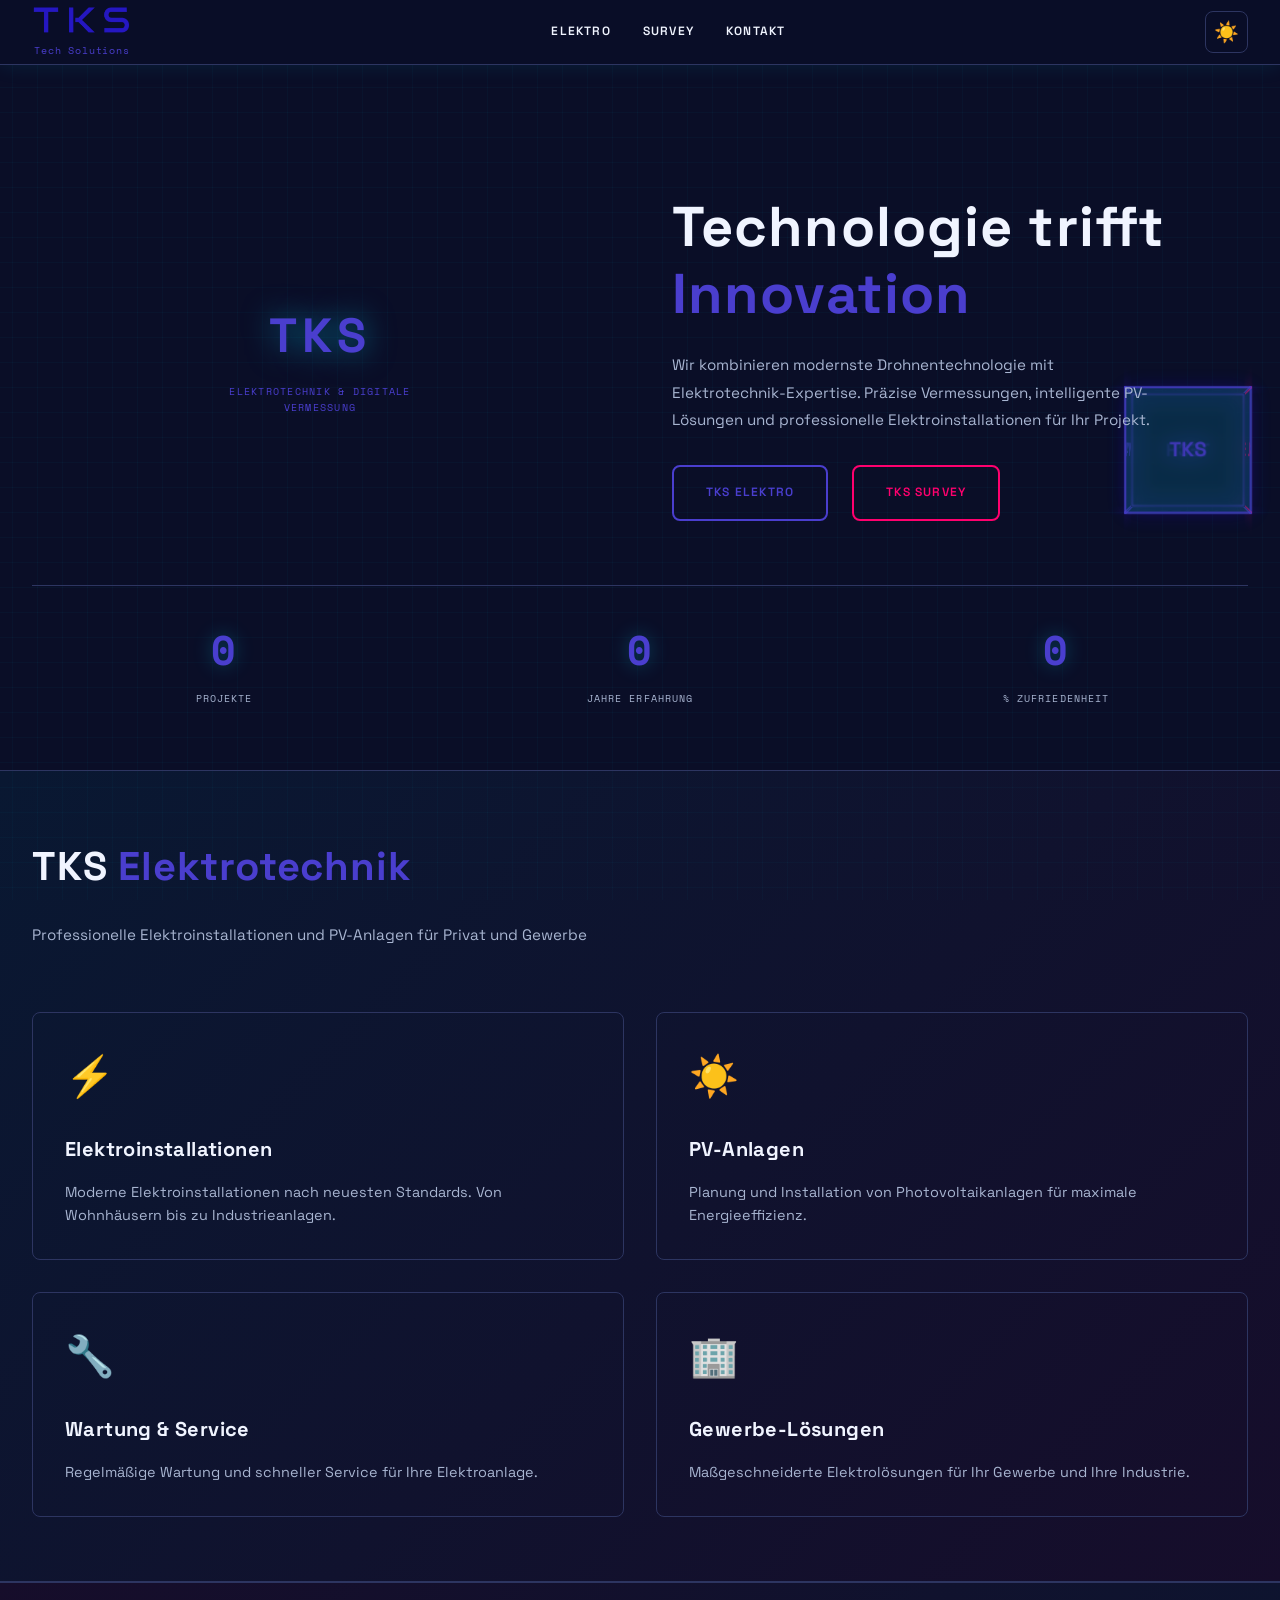
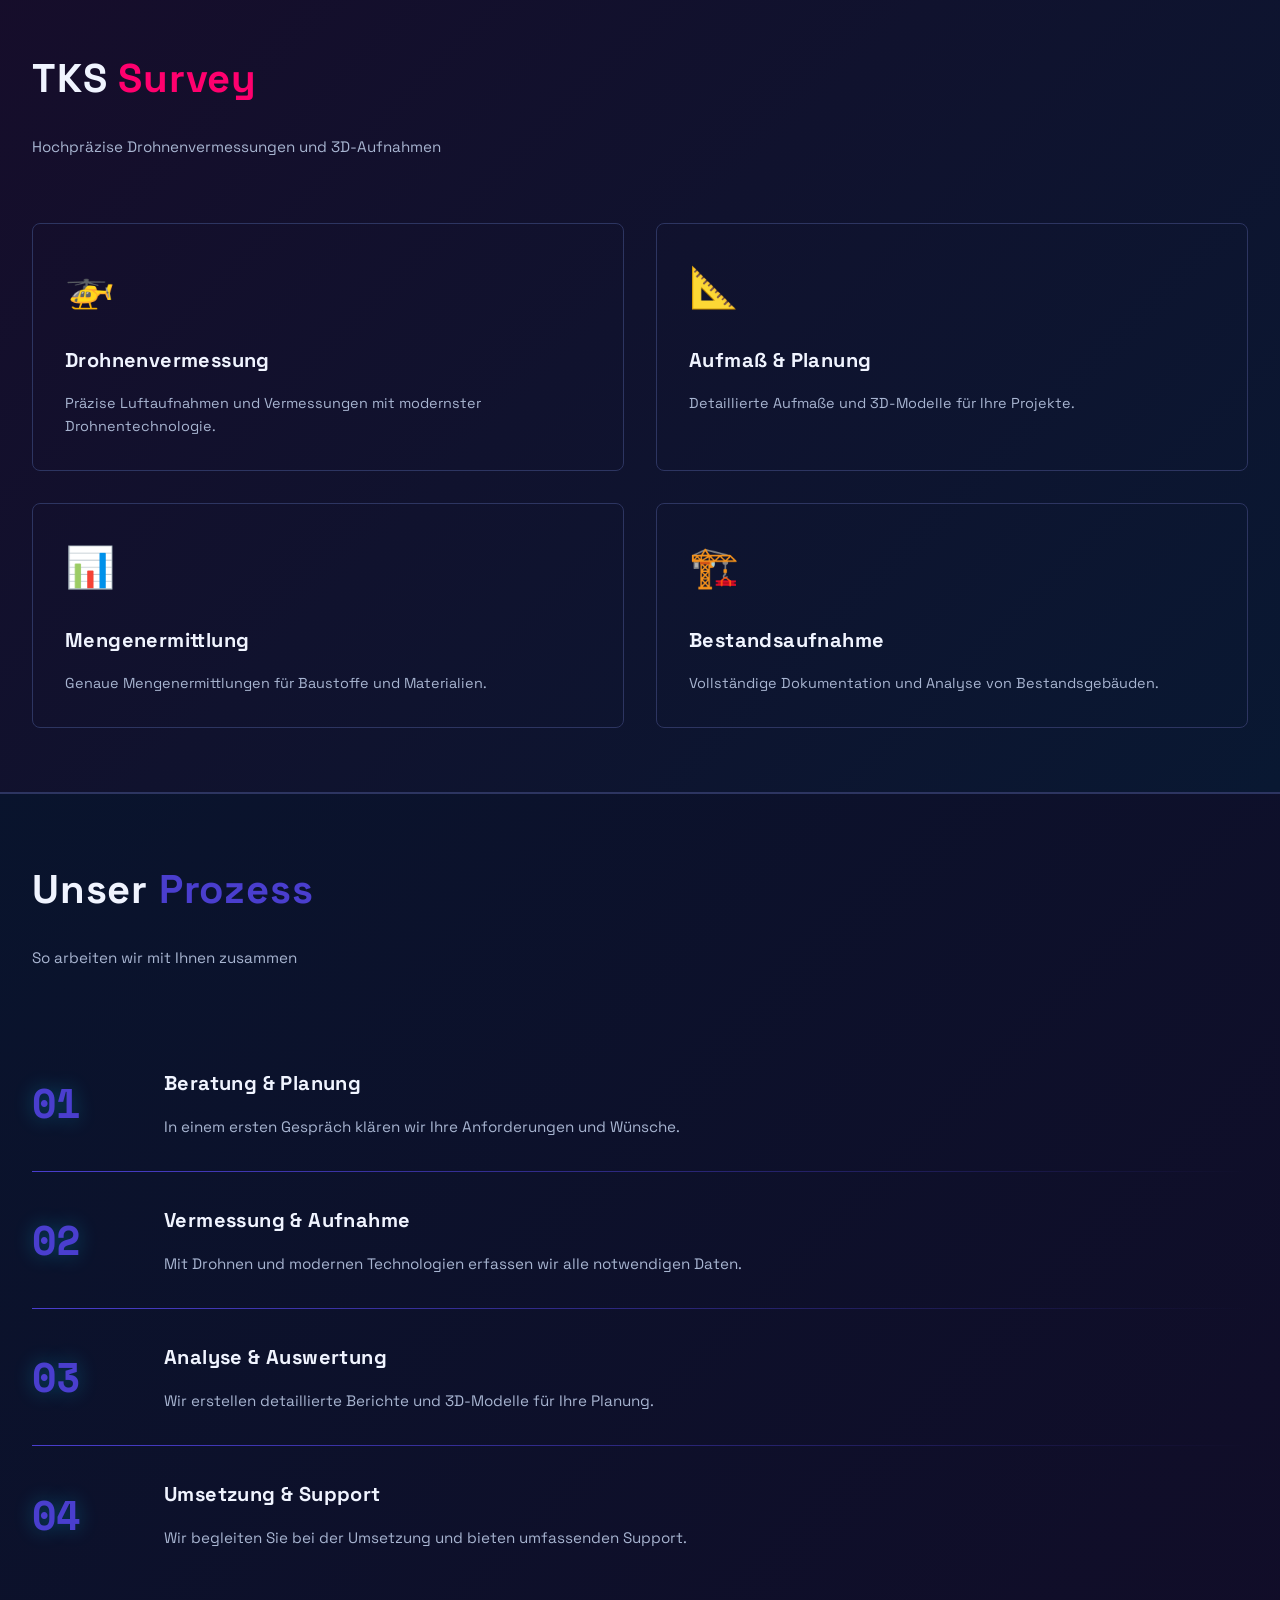
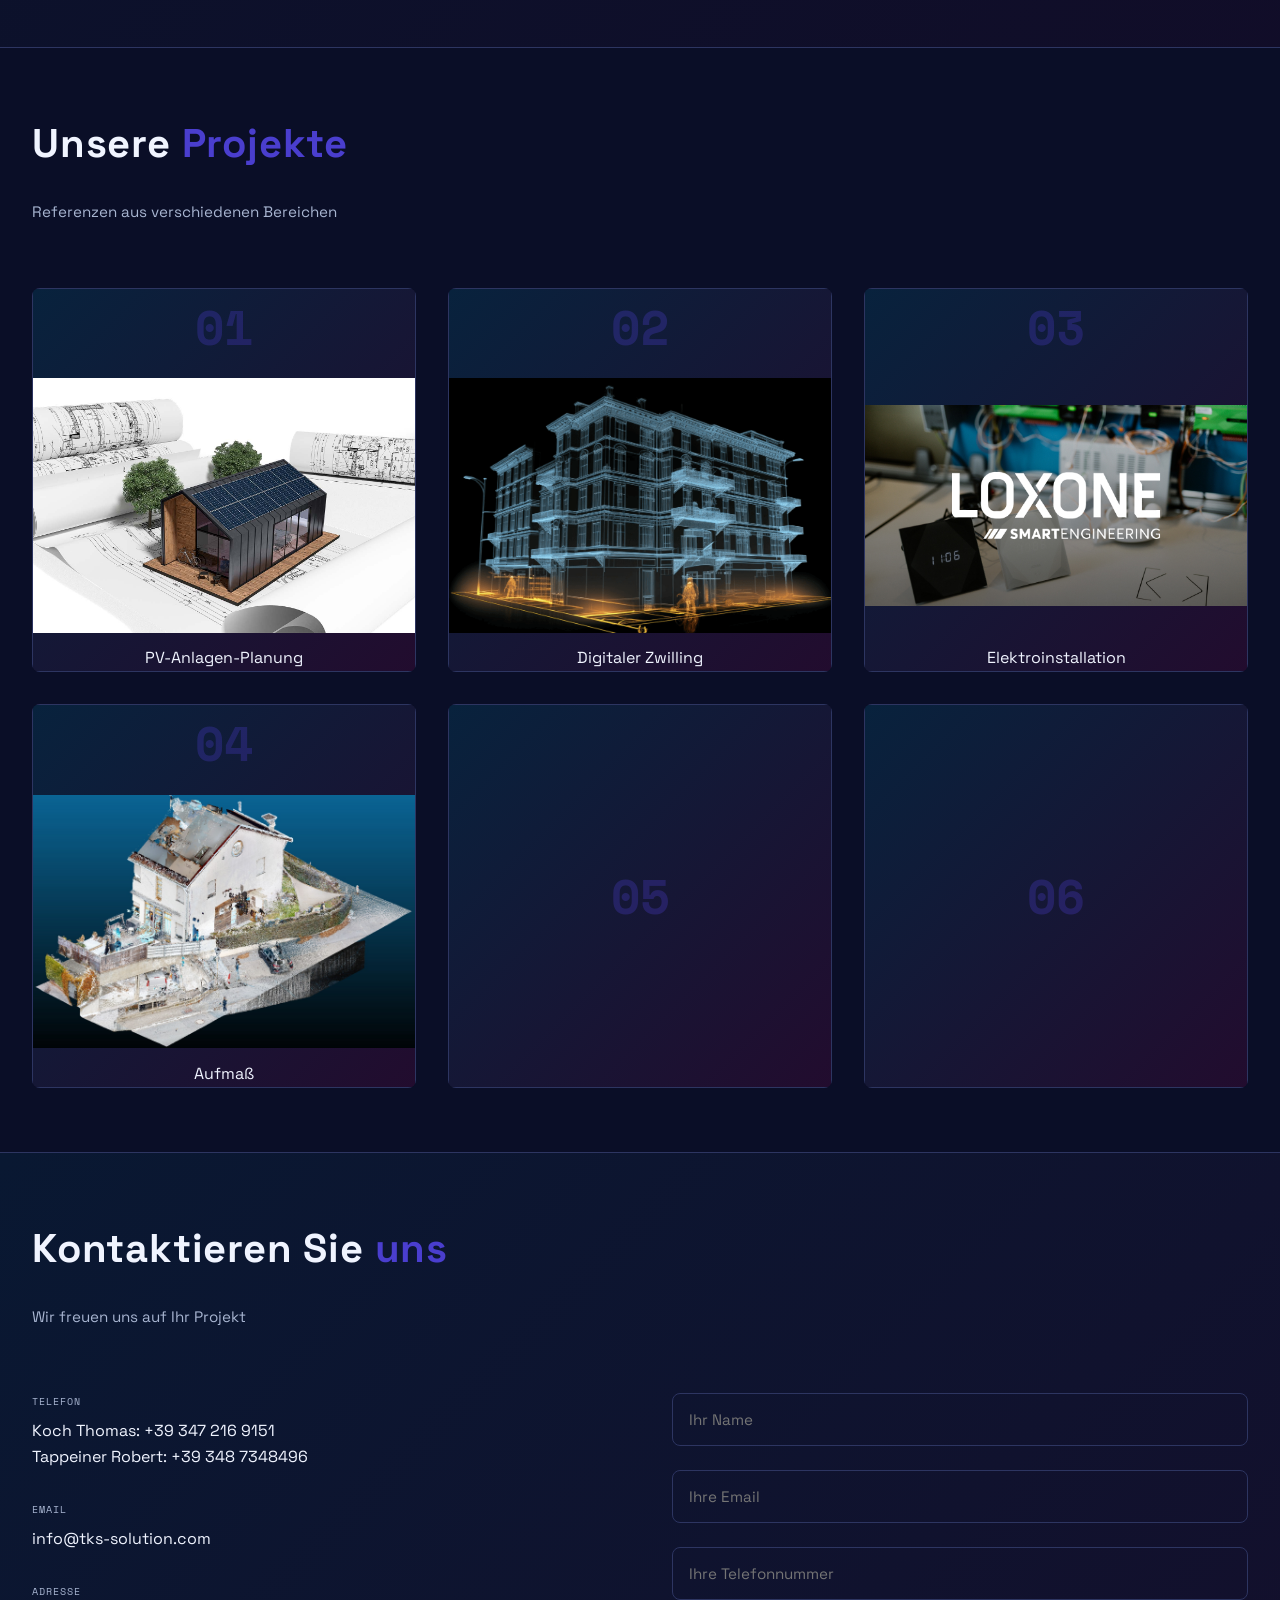
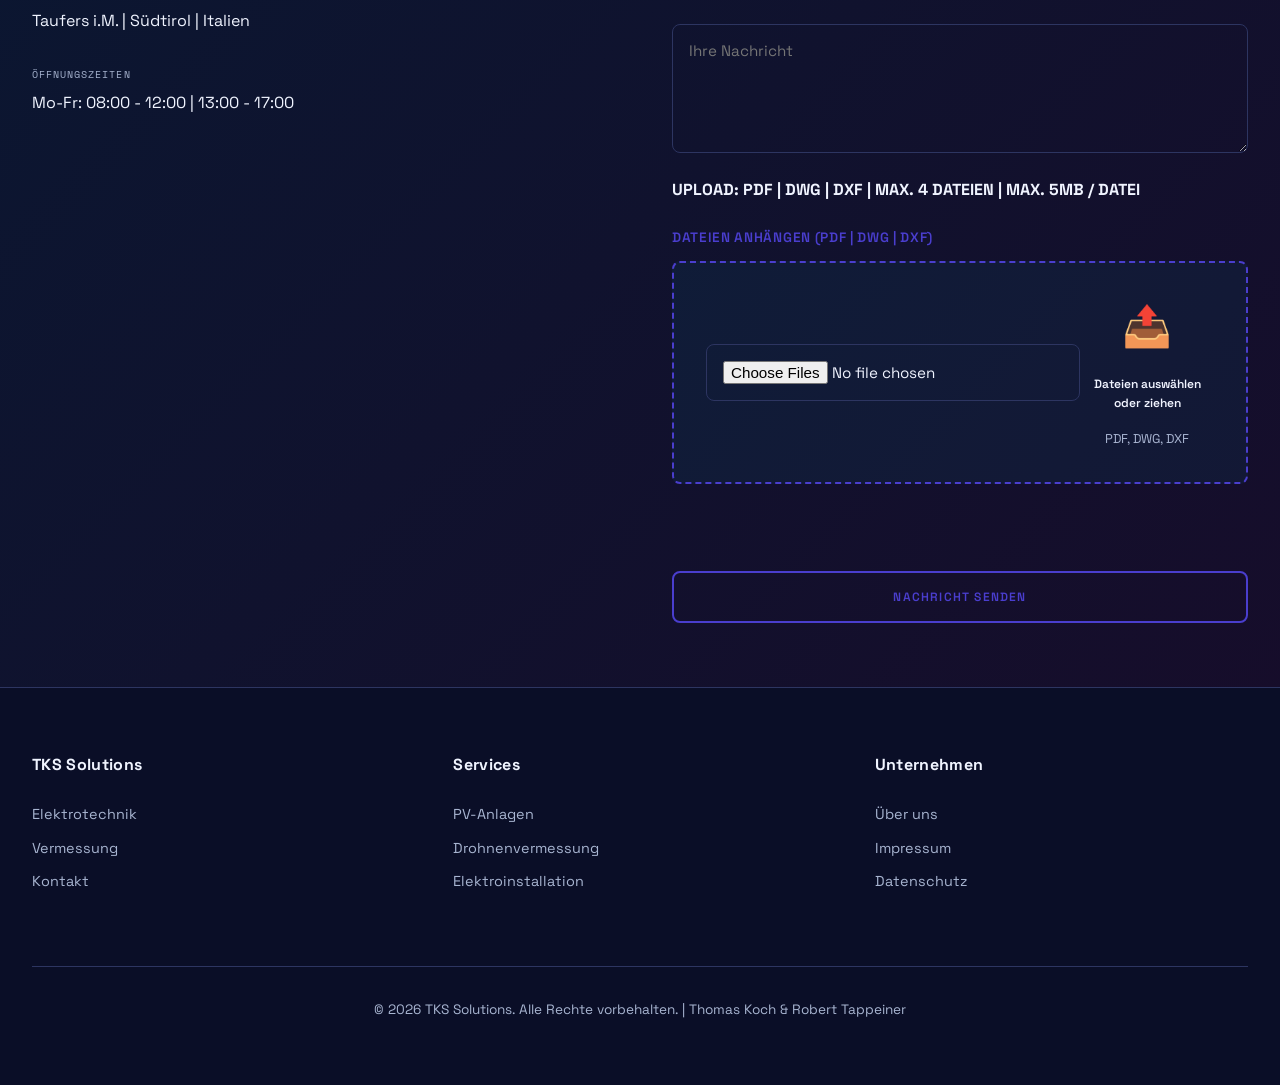
==== commit 3e441470: "more code" ====
--- a/index.html
+++ b/index.html
@@ -4,7 +4,7 @@
     <meta charset="UTF-8">
     <meta name="viewport" content="width=device-width, initial-scale=1.0">
     
-    <link rel="icon" href="/icon/hexagon.png" type="image/x-icon">
+    <link rel="icon" href="icon/hex_blue.png" type="image/x-icon">
     <link rel="stylesheet" href="style.css">
     <link rel="stylesheet" href="base.css">
     <link rel="stylesheet" href="layout.css">
@@ -381,6 +381,7 @@
 
     <!-- SCRIPTS -->
     <script src="include.js"></script>
+    <script src="firebase.config.js"></script>
     <script type="module" src="script.js"></script>
 
 </body>
--- a/base.css
+++ b/base.css
@@ -12,11 +12,11 @@
     --color-border: #d1d5db;
     --color-muted: #9ca3af;
     --color-muted-fg: #6b7280;
-    --color-primary: #00d9ff;
-    --color-primary-dark: #0099cc;
+    --color-primary: #4a3ece;
+    --color-primary-dark: #0052cc;
     --color-secondary: #ff006e;
-    --color-accent: #00f5ff;
-    --color-accent-glow: rgba(0, 217, 255, 0.3);
+    --color-accent: #4a3ece;
+    --color-accent-glow: rgba(17, 0, 255, 0.3);
     
     /* Fonts */
     --font-display: 'Space Grotesk', sans-serif;
@@ -292,7 +292,7 @@
 .jelly-triangle {
     --uib-size: 2.8rem;
     --uib-speed: 1.75s;
-    --uib-color: #00d9ff;
+    --uib-color: #0088ff;
     position: relative;
     height: var(--uib-size);
     width: var(--uib-size);
@@ -308,7 +308,7 @@
     height: 33%;
     background: var(--uib-color);
     border-radius: 100%;
-    box-shadow: 0 0 20px rgba(0, 217, 255, 0.5);
+    box-shadow: 0 0 20px rgba(0, 21, 255, 0.5);
 }
 
 .jelly-triangle__dot {
@@ -386,7 +386,7 @@
     color: var(--color-primary);
     opacity: 0.8;
     backdrop-filter: blur(10px);
-    box-shadow: 0 0 20px rgba(0, 217, 255, 0.2);
+    box-shadow: 0 0 20px rgba(60, 0, 255, 0.2);
 }
 
 .cube-face-front {
@@ -408,7 +408,7 @@
     transform: rotateY(-90deg) translateZ(60px);
     border-color: var(--color-accent);
     color: var(--color-accent);
-    box-shadow: 0 0 20px rgba(0, 245, 255, 0.2);
+    box-shadow: 0 0 20px rgba(68, 0, 255, 0.2);
 }
 
 .cube-face-top {
@@ -481,4 +481,4 @@
     position: relative;
     z-index: 10;
     padding: var(--spacing-2xl) 0;
-}+}
--- a/layout.css
+++ b/layout.css
@@ -29,21 +29,11 @@
 .logo-section {
     display: flex;
     align-items: center;
-    gap: var(--spacing-sm);
-}
-
-.logo-box {
-    width: calc(2.8rem + 3px);
-    height: calc(2.8rem + 3px);
-    display: flex;
-    align-items: center;
-    justify-content: center;
-    background-image: url('icon/hex_blue.png');
-    background-position: center;
-    background-repeat: no-repeat;
-    background-size: contain;
-    position: relative;
-    flex-shrink: 0;
+    flex-direction: column;
+}
+
+.logo-image {
+    width: 100px;
 }
 
 .logo-text {
